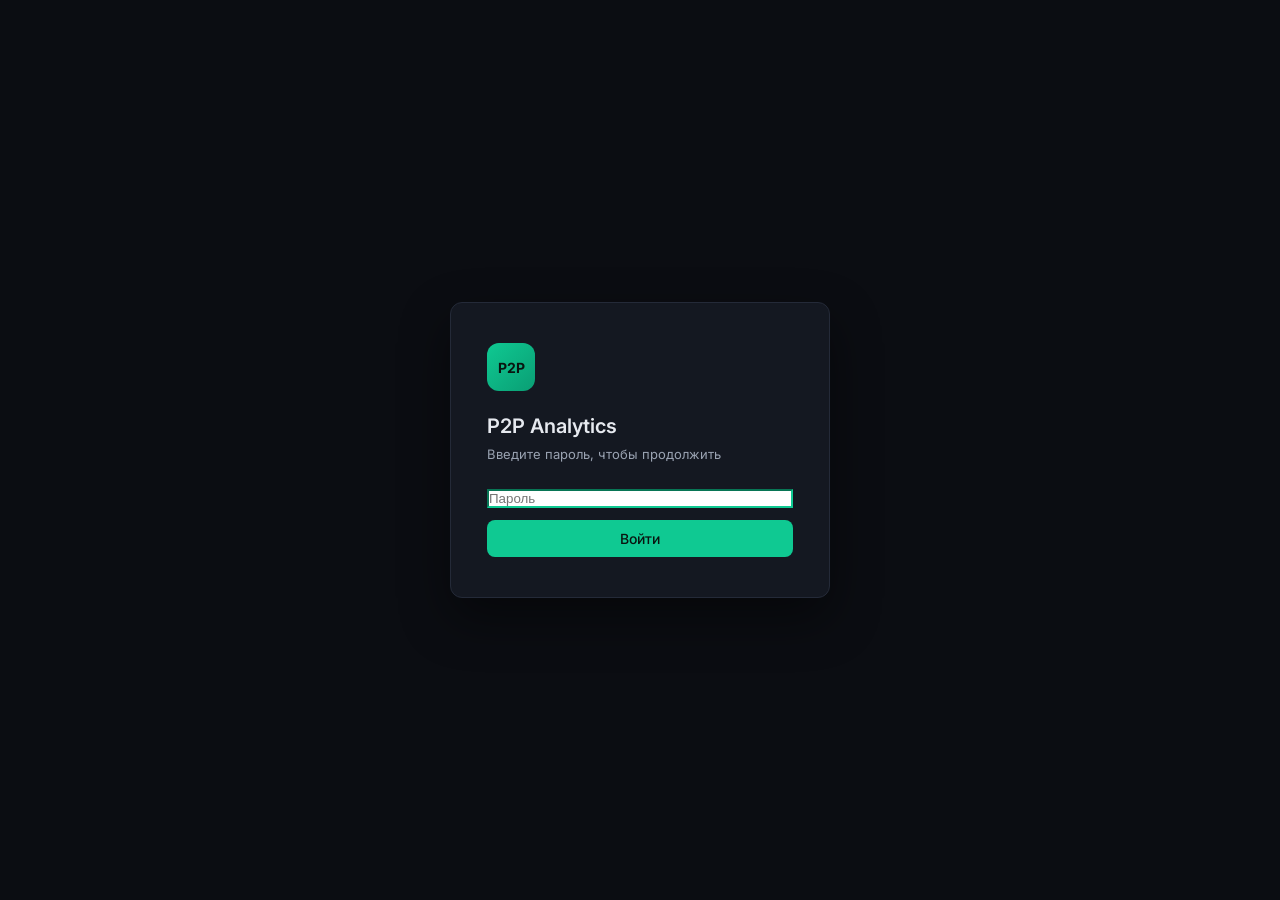
==== public/login.html @ 77316348 "Initial commit: P2P analytics MVP - Deals CRUD с полями declared_rate и ENUM-направлениями UAH→USDT " ====
<!doctype html>
<html lang="ru">
<head>
  <meta charset="UTF-8">
  <meta name="viewport" content="width=device-width, initial-scale=1.0">
  <title>P2P Analytics — вход</title>
  <link rel="preconnect" href="https://fonts.googleapis.com">
  <link rel="preconnect" href="https://fonts.gstatic.com" crossorigin>
  <link rel="stylesheet" href="https://fonts.googleapis.com/css2?family=Inter:wght@400;500;600;700&display=swap">
  <link rel="stylesheet" href="css/styles.css?v=1">
</head>
<body class="login-page">
  <div class="login-card">
    <div class="login-card__logo">P2P</div>
    <div class="login-card__title">P2P Analytics</div>
    <div class="login-card__sub">Введите пароль, чтобы продолжить</div>
    <form id="loginForm" class="login-form" autocomplete="off">
      <input type="password" name="password" id="password" placeholder="Пароль" autofocus required>
      <button type="submit" class="btn btn-primary" id="submitBtn">Войти</button>
      <div id="errorMsg" class="form-error" style="display:none"></div>
    </form>
  </div>
  <script>
    const form = document.getElementById('loginForm');
    const errorMsg = document.getElementById('errorMsg');
    const submitBtn = document.getElementById('submitBtn');
    form.addEventListener('submit', async (e) => {
      e.preventDefault();
      errorMsg.style.display = 'none';
      submitBtn.disabled = true;
      submitBtn.textContent = 'Проверяю…';
      try {
        const r = await fetch('api/login.php', {
          method: 'POST',
          headers: { 'Content-Type': 'application/json' },
          body: JSON.stringify({ password: document.getElementById('password').value }),
        });
        const j = await r.json();
        if (!r.ok) throw new Error(j.error || 'Ошибка');
        location.href = 'index.html';
      } catch (e) {
        errorMsg.textContent = e.message;
        errorMsg.style.display = 'block';
        submitBtn.disabled = false;
        submitBtn.textContent = 'Войти';
      }
    });
  </script>
</body>
</html>
---- public/css/styles.css ----
:root {
  --bg: #0b0d12;
  --bg-elev: #141821;
  --bg-elev-2: #1a1f2b;
  --border: #242a38;
  --border-strong: #2e3647;
  --text: #e6e9ef;
  --text-dim: #9aa3b2;
  --text-muted: #6b7384;
  --accent: #0fc992;
  --accent-dim: #0a9e74;
  --accent-soft: rgba(15, 201, 146, 0.12);
  --danger: #ef4e4e;
  --warn: #f2b03d;
  --buy: #4aa8ff;
  --sell: #ffb44a;
  --shadow-lg: 0 20px 50px rgba(0, 0, 0, 0.45);
  --radius: 12px;
  --radius-sm: 8px;
}

* { box-sizing: border-box; margin: 0; padding: 0; }
html, body { height: 100%; }
body {
  background: var(--bg);
  color: var(--text);
  font-family: 'Inter', -apple-system, BlinkMacSystemFont, sans-serif;
  font-size: 14px;
  line-height: 1.5;
  -webkit-font-smoothing: antialiased;
}
[v-cloak] { display: none; }
.mono { font-family: 'JetBrains Mono', monospace; }
.muted { color: var(--text-muted); font-weight: 400; }
.num { text-align: right; font-variant-numeric: tabular-nums; }

/* Scrollbars — thin, styled */
* { scrollbar-width: thin; scrollbar-color: var(--border-strong) transparent; }
*::-webkit-scrollbar { width: 8px; height: 8px; }
*::-webkit-scrollbar-track { background: transparent; }
*::-webkit-scrollbar-thumb {
  background: var(--border-strong);
  border-radius: 10px;
  border: 2px solid transparent;
  background-clip: content-box;
}
*::-webkit-scrollbar-thumb:hover { background: #3a4458; background-clip: content-box; border: 2px solid transparent; }
*::-webkit-scrollbar-corner { background: transparent; }

/* Topbar */
.topbar {
  display: flex;
  align-items: center;
  gap: 32px;
  padding: 18px 32px;
  background: var(--bg-elev);
  border-bottom: 1px solid var(--border);
  flex-wrap: wrap;
}
.brand { display: flex; align-items: center; gap: 12px; }
.brand__logo {
  width: 40px; height: 40px;
  background: linear-gradient(135deg, var(--accent), var(--accent-dim));
  border-radius: 10px;
  display: flex; align-items: center; justify-content: center;
  font-weight: 700; font-size: 14px; color: #0a1510;
  letter-spacing: 0.5px;
}
.brand__name { font-weight: 600; font-size: 16px; }
.brand__sub { font-size: 12px; color: var(--text-muted); }

.month-picker {
  display: flex; align-items: center; gap: 4px;
  background: var(--bg-elev-2);
  border: 1px solid var(--border);
  border-radius: var(--radius-sm);
  padding: 4px;
}
.month-nav {
  background: transparent; border: none; color: var(--text-dim);
  width: 28px; height: 28px; cursor: pointer; border-radius: 6px;
  font-size: 18px; line-height: 1;
  transition: all 0.15s;
}
.month-nav:hover { background: var(--border); color: var(--text); }
.month-input {
  background: transparent; border: none; color: var(--text);
  font-family: inherit; font-size: 14px; font-weight: 500;
  padding: 4px 8px; cursor: pointer;
  color-scheme: dark;
}
.month-input:focus { outline: none; }

.tabs { display: flex; gap: 4px; margin-left: auto; }
.tab {
  background: transparent; border: none; color: var(--text-dim);
  padding: 8px 16px; font-family: inherit; font-size: 14px; font-weight: 500;
  cursor: pointer; border-radius: var(--radius-sm);
  display: flex; align-items: center; gap: 8px;
  transition: all 0.15s;
}
.tab:hover { background: var(--bg-elev-2); color: var(--text); }
.tab.active { background: var(--accent-soft); color: var(--accent); }
.tab-badge {
  background: var(--border);
  color: var(--text-dim);
  padding: 1px 7px;
  border-radius: 10px;
  font-size: 11px;
  font-weight: 600;
}
.tab.active .tab-badge { background: var(--accent); color: #0a1510; }
.tab--logout { color: var(--text-muted); padding: 8px 12px; margin-left: 8px; font-size: 16px; }
.tab--logout:hover { background: rgba(239, 78, 78, 0.12); color: var(--danger); }

/* Container */
.container { max-width: 1240px; margin: 0 auto; padding: 32px; }

/* Panel */
.panel {
  background: var(--bg-elev);
  border: 1px solid var(--border);
  border-radius: var(--radius);
  padding: 24px;
}
.panel__head {
  display: flex; align-items: center; justify-content: space-between;
  margin-bottom: 20px;
}
.panel__title { font-size: 16px; font-weight: 600; }

/* Buttons */
.btn {
  display: inline-flex; align-items: center; gap: 8px;
  padding: 10px 18px;
  font-family: inherit; font-size: 14px; font-weight: 500;
  border: none; border-radius: var(--radius-sm);
  cursor: pointer;
  transition: all 0.15s;
}
.btn-primary {
  background: var(--accent); color: #0a1510;
}
.btn-primary:hover { background: #12e0a3; }
.btn-primary:disabled { opacity: 0.6; cursor: not-allowed; }
.btn-ghost {
  background: transparent; color: var(--text-dim);
  border: 1px solid var(--border-strong);
}
.btn-ghost:hover { background: var(--bg-elev-2); color: var(--text); }
.btn-icon { font-size: 18px; line-height: 1; }

.icon-btn {
  background: transparent; border: none; color: var(--text-dim);
  width: 28px; height: 28px; border-radius: 6px; cursor: pointer;
  font-size: 16px; line-height: 1;
  transition: all 0.15s;
}
.icon-btn:hover { background: var(--bg-elev-2); color: var(--text); }
.icon-btn--danger:hover { background: rgba(239, 78, 78, 0.15); color: var(--danger); }

/* Empty */
.empty {
  text-align: center; padding: 60px 20px; color: var(--text-muted);
  display: flex; flex-direction: column; align-items: center; gap: 14px;
}
.empty__icon { font-size: 36px; opacity: 0.4; }
.empty__text { color: var(--text-dim); }

/* Deals table */
.deals-table {
  display: flex; flex-direction: column;
  border-radius: var(--radius-sm);
  overflow: hidden;
}
.deals-row {
  display: grid;
  grid-template-columns: 110px 150px 110px 1fr 1fr 110px 90px 80px;
  gap: 16px;
  padding: 14px 16px;
  border-bottom: 1px solid var(--border);
  align-items: center;
}
.deals-row:last-child { border-bottom: none; }
.deals-row--head {
  background: var(--bg-elev-2);
  font-size: 12px;
  color: var(--text-muted);
  text-transform: uppercase;
  letter-spacing: 0.5px;
  font-weight: 600;
}
.deals-row:not(.deals-row--head):hover { background: var(--bg-elev-2); }
.cell-date { font-weight: 500; }
.cell-date .muted { font-size: 12px; }

.chip {
  display: inline-flex; align-items: center;
  padding: 4px 10px;
  border-radius: 6px;
  font-size: 12px;
  font-weight: 600;
  letter-spacing: 0.3px;
}
.chip--uah_usdt {
  background: rgba(74, 168, 255, 0.14);
  color: var(--buy);
}
.chip--usdt_thb {
  background: rgba(255, 180, 74, 0.14);
  color: var(--sell);
}
.exchange { font-weight: 500; }
.actions { display: flex; gap: 4px; justify-content: flex-end; }

/* KPI */
.kpi-grid {
  display: grid;
  grid-template-columns: repeat(4, 1fr);
  gap: 16px;
  margin-bottom: 24px;
}
.kpi {
  background: var(--bg-elev-2);
  border: 1px solid var(--border);
  border-radius: var(--radius-sm);
  padding: 20px;
}
.kpi--accent {
  background: linear-gradient(135deg, var(--accent-soft), transparent);
  border-color: var(--accent-dim);
}
.kpi__label {
  font-size: 12px;
  color: var(--text-muted);
  text-transform: uppercase;
  letter-spacing: 0.5px;
  font-weight: 600;
  margin-bottom: 8px;
}
.kpi__value {
  font-size: 24px;
  font-weight: 700;
  font-family: 'JetBrains Mono', monospace;
  margin-bottom: 6px;
}
.kpi__value--neg { color: var(--warn); }
.kpi__sub { font-size: 12px; color: var(--text-muted); }
.kpi--accent .kpi__value { color: var(--accent); }

/* Comparison */
.comparison {
  background: var(--bg-elev-2);
  border: 1px solid var(--border);
  border-radius: var(--radius-sm);
  padding: 20px;
  margin-bottom: 20px;
}
.comparison__head {
  font-size: 12px;
  color: var(--text-muted);
  text-transform: uppercase;
  letter-spacing: 0.5px;
  font-weight: 600;
  margin-bottom: 16px;
}
.comparison__grid {
  display: grid;
  grid-template-columns: 1fr auto 1fr 1fr;
  gap: 24px;
  align-items: center;
}
.comparison__big {
  font-size: 22px;
  font-weight: 600;
  margin-top: 4px;
}
.comparison__vs {
  color: var(--text-muted);
  font-weight: 600;
  text-align: center;
}
.comparison__savings {
  padding-left: 20px;
  border-left: 1px solid var(--border);
}
.comparison__savings--good .comparison__big { color: var(--accent); }
.comparison__savings--bad .comparison__big { color: var(--danger); }

.avg-rates {
  display: grid;
  grid-template-columns: 1fr 1fr;
  gap: 16px;
  margin-bottom: 24px;
}
.avg-rate {
  background: var(--bg-elev-2);
  border: 1px solid var(--border);
  border-radius: var(--radius-sm);
  padding: 16px;
}
.avg-rate__head {
  display: flex;
  justify-content: space-between;
  align-items: center;
  margin-bottom: 12px;
}
.avg-rate__head .muted { font-size: 12px; text-transform: uppercase; letter-spacing: 0.5px; font-weight: 600; }
.avg-rate__diff {
  font-size: 12px;
  font-weight: 600;
  padding: 2px 8px;
  border-radius: 10px;
  font-family: 'JetBrains Mono', monospace;
}
.avg-rate__diff--good {
  background: var(--accent-soft);
  color: var(--accent);
}
.avg-rate__diff--bad {
  background: rgba(239, 78, 78, 0.12);
  color: var(--danger);
}
.avg-rate__values {
  display: grid;
  grid-template-columns: 1fr 1fr;
  gap: 16px;
}
.avg-rate__values > div:not(:first-child) {
  border-left: 1px solid var(--border);
  padding-left: 16px;
}
.avg-rate__mine { font-size: 17px; font-weight: 600; }
.avg-rate__nbu { font-size: 15px; color: var(--text-dim); }
.avg-rate__caption { font-size: 11px; margin-top: 2px; }

/* Hero savings */
.hero-savings {
  background: linear-gradient(135deg, var(--accent-soft), transparent);
  border: 1px solid var(--accent-dim);
  border-radius: var(--radius);
  padding: 24px 28px;
  margin-bottom: 24px;
  position: relative;
  overflow: hidden;
}
.hero-savings--bad {
  background: linear-gradient(135deg, rgba(239, 78, 78, 0.12), transparent);
  border-color: rgba(239, 78, 78, 0.4);
}
.hero-savings__label {
  font-size: 12px;
  color: var(--text-muted);
  text-transform: uppercase;
  letter-spacing: 0.5px;
  font-weight: 600;
  margin-bottom: 8px;
}
.hero-savings__value {
  font-size: 40px;
  font-weight: 700;
  color: var(--accent);
  line-height: 1.1;
  margin-bottom: 6px;
}
.hero-savings--bad .hero-savings__value { color: var(--danger); }
.hero-savings__unit { font-size: 22px; color: var(--text-dim); font-weight: 500; margin-left: 4px; }
.hero-savings__sub {
  font-size: 13px;
  color: var(--text-dim);
  margin-bottom: 16px;
}
.hero-savings__breakdown {
  display: flex;
  align-items: center;
  gap: 18px;
  padding-top: 14px;
  border-top: 1px solid var(--border);
  font-size: 13px;
  flex-wrap: wrap;
}
.hero-savings__breakdown .muted { font-size: 11px; text-transform: uppercase; letter-spacing: 0.3px; }
.hero-savings__breakdown .mono { font-size: 14px; font-weight: 600; margin-top: 2px; }
.hero-savings__arrow {
  color: var(--text-muted);
  font-size: 20px;
}

@media (max-width: 720px) {
  .hero-savings__value { font-size: 32px; }
  .hero-savings__breakdown { gap: 10px; }
  .hero-savings__arrow { display: none; }
  .avg-rate__values { grid-template-columns: 1fr; }
  .avg-rate__values > div:not(:first-child) { border-left: none; border-top: 1px solid var(--border); padding-left: 0; padding-top: 10px; }
}

/* Calculator */
.calc-grid {
  display: grid;
  grid-template-columns: 360px 1fr;
  gap: 24px;
}
.calc-inputs { display: flex; flex-direction: column; gap: 16px; }
.calc-inputs .form__field { gap: 4px; }
.input-hint {
  font-size: 12px;
  color: var(--text-muted);
  margin-top: 6px;
}
.input-hint a { color: var(--accent); text-decoration: none; }
.input-hint a:hover { text-decoration: underline; }

.calc-nbu {
  background: var(--bg-elev-2);
  border: 1px solid var(--border);
  border-radius: var(--radius-sm);
  padding: 14px;
  display: flex; flex-direction: column; gap: 8px;
  font-size: 13px;
}
.calc-nbu__row {
  display: flex; justify-content: space-between;
}

.calc-placeholder {
  color: var(--text-muted);
  text-align: center;
  padding: 60px 20px;
  background: var(--bg-elev-2);
  border: 1px dashed var(--border-strong);
  border-radius: var(--radius-sm);
  align-self: start;
}

.calc-result {
  display: flex;
  flex-direction: column;
  gap: 16px;
}

.calc-result__chain {
  background: var(--bg-elev-2);
  border: 1px solid var(--border);
  border-radius: var(--radius-sm);
  padding: 20px;
  display: flex;
  align-items: center;
  gap: 16px;
  flex-wrap: wrap;
}
.calc-chain-step { flex: 1; min-width: 100px; }
.calc-chain-step .muted {
  font-size: 11px; text-transform: uppercase; letter-spacing: 0.5px;
  font-weight: 600; margin-bottom: 6px; display: block;
}
.calc-chain-value { font-size: 18px; font-weight: 600; }
.calc-chain-value--big { font-size: 22px; color: var(--accent); }
.calc-chain-arrow { color: var(--text-muted); font-size: 22px; }

.calc-effective {
  background: var(--bg-elev-2);
  border: 1px solid var(--border);
  border-radius: var(--radius-sm);
  padding: 14px 18px;
  display: flex;
  justify-content: space-between;
  align-items: center;
}
.calc-effective .muted {
  font-size: 11px; text-transform: uppercase; letter-spacing: 0.5px;
  font-weight: 600;
}
.calc-effective__value { font-size: 18px; font-weight: 600; }

.calc-verdict {
  border-radius: var(--radius-sm);
  padding: 18px 20px;
  border: 1px solid;
}
.calc-verdict--good {
  background: linear-gradient(135deg, var(--accent-soft), transparent);
  border-color: var(--accent-dim);
}
.calc-verdict--bad {
  background: linear-gradient(135deg, rgba(239,78,78,0.1), transparent);
  border-color: rgba(239,78,78,0.4);
}
.calc-verdict__head {
  display: flex; justify-content: space-between; align-items: center;
  margin-bottom: 10px;
}
.calc-verdict__head .muted {
  font-size: 11px; text-transform: uppercase; letter-spacing: 0.5px;
  font-weight: 600;
}
.calc-verdict__amount { font-size: 22px; font-weight: 700; color: var(--accent); }
.calc-verdict--bad .calc-verdict__amount { color: var(--danger); }
.calc-verdict__pct { font-size: 15px; font-weight: 600; opacity: 0.85; margin-left: 6px; }
.calc-verdict__detail { font-size: 13px; color: var(--text-dim); }

.calc-breakeven {
  background: var(--bg-elev-2);
  border: 1px solid var(--border);
  border-radius: var(--radius-sm);
  padding: 16px 18px;
}
.calc-breakeven__head { margin-bottom: 8px; }
.calc-breakeven__head .muted {
  font-size: 11px; text-transform: uppercase; letter-spacing: 0.5px;
  font-weight: 600;
}
.calc-breakeven__row {
  display: flex;
  align-items: baseline;
  gap: 14px;
  flex-wrap: wrap;
  margin-bottom: 8px;
}
.calc-breakeven__value {
  font-size: 22px;
  font-weight: 700;
  color: var(--warn);
}
.calc-breakeven__hint { font-size: 12px; color: var(--text-muted); flex: 1; min-width: 200px; }
.calc-breakeven__diff { font-size: 13px; font-weight: 600; padding-top: 8px; border-top: 1px solid var(--border); }

@media (max-width: 900px) {
  .calc-grid { grid-template-columns: 1fr; }
}

/* Login page */
.login-page {
  display: flex;
  align-items: center;
  justify-content: center;
  min-height: 100vh;
  padding: 24px;
}
.login-card {
  background: var(--bg-elev);
  border: 1px solid var(--border);
  border-radius: var(--radius);
  padding: 40px 36px;
  width: 100%;
  max-width: 380px;
  box-shadow: var(--shadow-lg);
}
.login-card__logo {
  width: 48px; height: 48px;
  background: linear-gradient(135deg, var(--accent), var(--accent-dim));
  border-radius: 12px;
  display: flex; align-items: center; justify-content: center;
  font-weight: 700; color: #0a1510;
  margin-bottom: 20px;
}
.login-card__title { font-size: 20px; font-weight: 600; margin-bottom: 4px; }
.login-card__sub { font-size: 13px; color: var(--text-dim); margin-bottom: 24px; }
.login-form { display: flex; flex-direction: column; gap: 12px; }
.login-form button { justify-content: center; }

/* By exchange */
.ex-grid { display: grid; grid-template-columns: repeat(auto-fit, minmax(300px, 1fr)); gap: 16px; }
.ex-card {
  background: var(--bg-elev-2);
  border: 1px solid var(--border);
  border-radius: var(--radius-sm);
  padding: 16px;
}
.ex-card__head {
  display: flex; justify-content: space-between;
  margin-bottom: 12px;
}
.ex-card__name { font-weight: 600; font-size: 15px; }
.ex-card__row {
  display: flex; justify-content: space-between;
  padding: 6px 0;
  border-top: 1px solid var(--border);
  font-size: 13px;
}
.ex-card__row:first-of-type { border-top: none; }
.ex-card__row > span:first-child { color: var(--text-muted); }

/* Modal */
.modal-backdrop {
  position: fixed; inset: 0;
  background: rgba(0, 0, 0, 0.6);
  backdrop-filter: blur(4px);
  display: flex; align-items: center; justify-content: center;
  z-index: 100;
  padding: 20px;
}
.modal {
  background: var(--bg-elev);
  border: 1px solid var(--border-strong);
  border-radius: var(--radius);
  width: 100%; max-width: 540px;
  max-height: 90vh; overflow-y: auto;
  box-shadow: var(--shadow-lg);
}
.modal__head {
  display: flex; justify-content: space-between; align-items: center;
  padding: 20px 24px;
  border-bottom: 1px solid var(--border);
}
.modal__head h3 { font-size: 16px; font-weight: 600; }

.form { padding: 20px 24px 24px; display: flex; flex-direction: column; gap: 16px; }
.form__row { display: grid; grid-template-columns: 1fr 1fr; gap: 12px; }
.form__field { display: flex; flex-direction: column; gap: 8px; }
.label { font-size: 12px; color: var(--text-muted); font-weight: 600; text-transform: uppercase; letter-spacing: 0.3px; display: block; margin-bottom: 6px; }
.form label { display: block; }

input[type="text"], input[type="date"], input[type="time"], input[type="number"], textarea, select {
  width: 100%;
  background: var(--bg-elev-2);
  border: 1px solid var(--border);
  border-radius: var(--radius-sm);
  color: var(--text);
  padding: 10px 12px;
  font-family: inherit;
  font-size: 14px;
  color-scheme: dark;
  transition: border-color 0.15s;
}
input:focus, textarea:focus, select:focus {
  outline: none;
  border-color: var(--accent);
}
textarea { resize: vertical; min-height: 60px; }

.radio-group {
  display: grid;
  grid-template-columns: 1fr 1fr;
  gap: 10px;
}
.radio-card {
  background: var(--bg-elev-2);
  border: 1.5px solid var(--border);
  border-radius: var(--radius-sm);
  padding: 12px 14px;
  cursor: pointer;
  transition: all 0.15s;
  display: block;
}
.radio-card:hover { border-color: var(--border-strong); }
.radio-card.active {
  border-color: var(--accent);
  background: var(--accent-soft);
}
.radio-card input { display: none; }
.radio-card__title { font-weight: 600; font-size: 14px; }
.radio-card__sub { font-size: 12px; color: var(--text-muted); margin-top: 2px; }
.radio-card--compact { padding: 10px 12px; text-align: center; }
.radio-card--compact .radio-card__title { font-size: 13px; }

.radio-group:has(.radio-card--compact) {
  grid-template-columns: repeat(3, 1fr);
}

.computed-rate {
  background: var(--bg-elev-2);
  border: 1px solid var(--border);
  border-radius: var(--radius-sm);
  padding: 10px 14px;
  display: flex;
  flex-direction: column;
  gap: 6px;
  font-size: 13px;
}
.computed-rate__row {
  display: flex;
  justify-content: space-between;
  align-items: center;
}
.rate-diff--up { color: var(--warn); }
.rate-diff--down { color: var(--accent); }

.form-error {
  background: rgba(239, 78, 78, 0.1);
  border: 1px solid rgba(239, 78, 78, 0.3);
  color: var(--danger);
  padding: 10px 14px;
  border-radius: var(--radius-sm);
  font-size: 13px;
}

.modal__footer {
  display: flex;
  justify-content: flex-end;
  gap: 10px;
  margin-top: 8px;
  padding-top: 16px;
  border-top: 1px solid var(--border);
}

@media (max-width: 900px) {
  .topbar { padding: 14px 20px; gap: 20px; }
  .tabs { margin-left: 0; width: 100%; }
  .container { padding: 20px; }
  .deals-row {
    grid-template-columns: 1fr;
    gap: 6px;
    border-left: 3px solid var(--border);
    padding-left: 14px;
    border-bottom: 1px solid var(--border);
  }
  .deals-row--head { display: none; }
  .num { text-align: left; }
  .kpi-grid { grid-template-columns: 1fr 1fr; }
  .comparison__grid { grid-template-columns: 1fr; }
  .comparison__savings { padding-left: 0; border-left: none; border-top: 1px solid var(--border); padding-top: 16px; }
  .avg-rates { grid-template-columns: 1fr; }
}
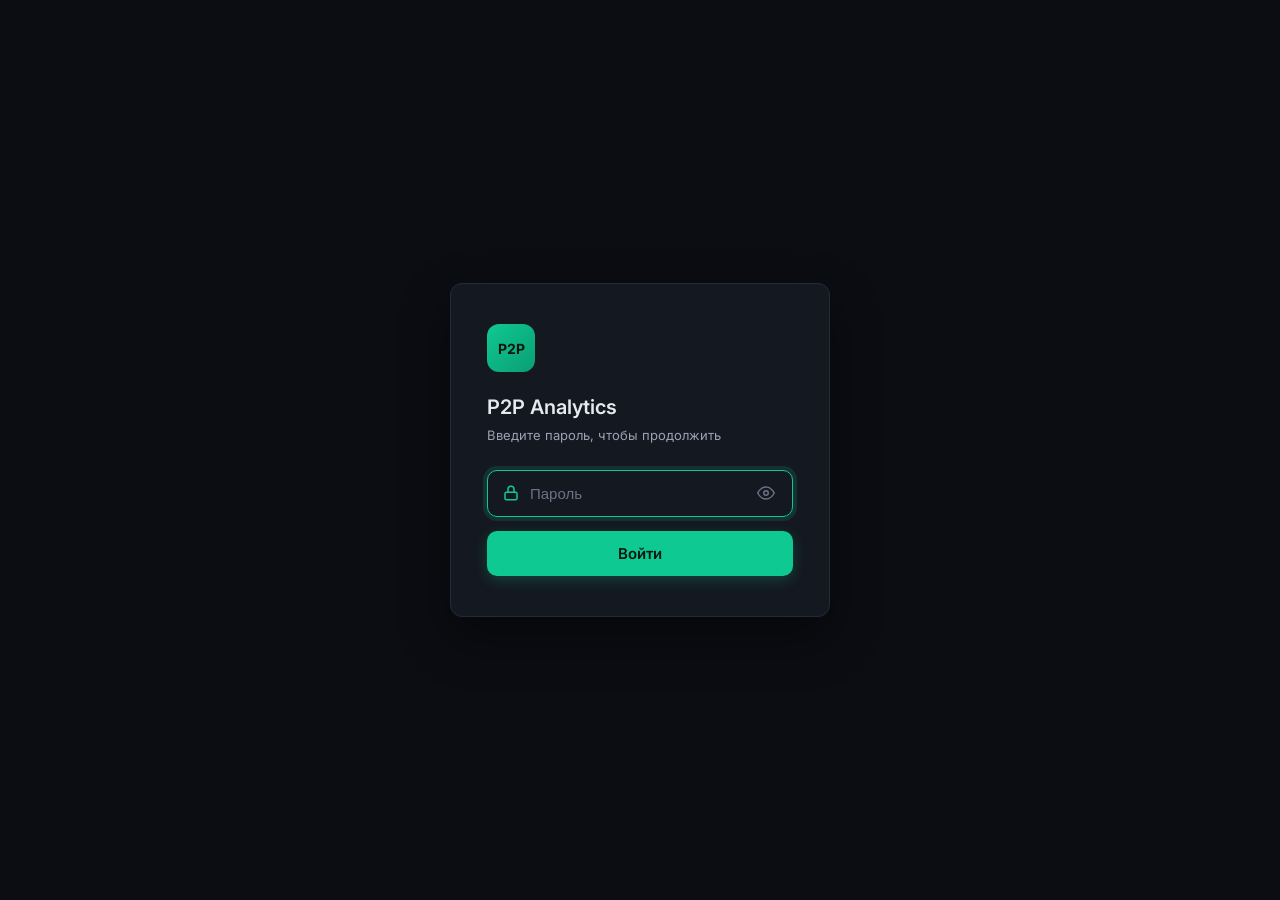
==== commit 40e61085: "Login input: иконка замка, кнопка show/hide, accent focus - Иконка замка слева внутри инпута - Кнопк" ====
--- a/public/login.html
+++ b/public/login.html
@@ -15,8 +15,20 @@
     <div class="login-card__title">P2P Analytics</div>
     <div class="login-card__sub">Введите пароль, чтобы продолжить</div>
     <form id="loginForm" class="login-form" autocomplete="off">
-      <input type="password" name="password" id="password" placeholder="Пароль" autofocus required>
-      <button type="submit" class="btn btn-primary" id="submitBtn">Войти</button>
+      <div class="input-password">
+        <svg class="input-password__icon" viewBox="0 0 24 24" width="18" height="18" fill="none" stroke="currentColor" stroke-width="2" stroke-linecap="round" stroke-linejoin="round" aria-hidden="true">
+          <rect x="4" y="11" width="16" height="10" rx="2"/>
+          <path d="M8 11V7a4 4 0 0 1 8 0v4"/>
+        </svg>
+        <input type="password" name="password" id="password" placeholder="Пароль" autofocus required>
+        <button type="button" class="input-password__toggle" id="toggleBtn" aria-label="Показать пароль">
+          <svg viewBox="0 0 24 24" width="18" height="18" fill="none" stroke="currentColor" stroke-width="2" stroke-linecap="round" stroke-linejoin="round">
+            <path d="M1 12s4-8 11-8 11 8 11 8-4 8-11 8-11-8-11-8z"/>
+            <circle cx="12" cy="12" r="3"/>
+          </svg>
+        </button>
+      </div>
+      <button type="submit" class="btn btn-primary btn-login" id="submitBtn">Войти</button>
       <div id="errorMsg" class="form-error" style="display:none"></div>
     </form>
   </div>
@@ -24,6 +36,13 @@
     const form = document.getElementById('loginForm');
     const errorMsg = document.getElementById('errorMsg');
     const submitBtn = document.getElementById('submitBtn');
+    const passwordInput = document.getElementById('password');
+    const toggleBtn = document.getElementById('toggleBtn');
+    toggleBtn.addEventListener('click', () => {
+      const show = passwordInput.type === 'password';
+      passwordInput.type = show ? 'text' : 'password';
+      toggleBtn.classList.toggle('is-visible', show);
+    });
     form.addEventListener('submit', async (e) => {
       e.preventDefault();
       errorMsg.style.display = 'none';
--- a/public/css/styles.css
+++ b/public/css/styles.css
@@ -555,8 +555,84 @@
 }
 .login-card__title { font-size: 20px; font-weight: 600; margin-bottom: 4px; }
 .login-card__sub { font-size: 13px; color: var(--text-dim); margin-bottom: 24px; }
-.login-form { display: flex; flex-direction: column; gap: 12px; }
-.login-form button { justify-content: center; }
+.login-form { display: flex; flex-direction: column; gap: 14px; }
+.login-form .btn-login {
+  justify-content: center;
+  padding: 13px 18px;
+  font-size: 15px;
+  font-weight: 600;
+  border-radius: 10px;
+  box-shadow: 0 4px 14px rgba(15, 201, 146, 0.25);
+  transition: transform 0.12s ease, box-shadow 0.12s ease, background 0.15s;
+}
+.login-form .btn-login:hover:not(:disabled) {
+  transform: translateY(-1px);
+  box-shadow: 0 6px 18px rgba(15, 201, 146, 0.35);
+}
+.login-form .btn-login:active:not(:disabled) {
+  transform: translateY(0);
+}
+
+.input-password {
+  position: relative;
+  display: flex;
+  align-items: center;
+  background: var(--bg-elev-2);
+  border: 1.5px solid var(--border);
+  border-radius: 10px;
+  padding: 0 10px 0 14px;
+  transition: border-color 0.15s, box-shadow 0.15s, background 0.15s;
+}
+.input-password:hover { border-color: var(--border-strong); }
+.input-password:focus-within {
+  border-color: var(--accent);
+  background: var(--bg-elev);
+  box-shadow: 0 0 0 4px rgba(15, 201, 146, 0.14);
+}
+.input-password__icon {
+  color: var(--text-muted);
+  flex-shrink: 0;
+  transition: color 0.15s;
+}
+.input-password:focus-within .input-password__icon { color: var(--accent); }
+
+.input-password input {
+  flex: 1;
+  background: transparent !important;
+  border: none !important;
+  padding: 14px 10px !important;
+  font-size: 15px;
+  letter-spacing: 1.5px;
+  color: var(--text);
+}
+.input-password input::placeholder {
+  letter-spacing: normal;
+  color: var(--text-muted);
+}
+.input-password input:focus {
+  outline: none !important;
+  box-shadow: none !important;
+}
+
+.input-password__toggle {
+  background: transparent;
+  border: none;
+  color: var(--text-muted);
+  width: 32px;
+  height: 32px;
+  border-radius: 6px;
+  cursor: pointer;
+  display: flex;
+  align-items: center;
+  justify-content: center;
+  transition: color 0.15s, background 0.15s;
+  flex-shrink: 0;
+}
+.input-password__toggle:hover {
+  color: var(--text);
+  background: rgba(255, 255, 255, 0.05);
+}
+.input-password__toggle.is-visible { color: var(--accent); }
 
 /* By exchange */
 .ex-grid { display: grid; grid-template-columns: repeat(auto-fit, minmax(300px, 1fr)); gap: 16px; }
